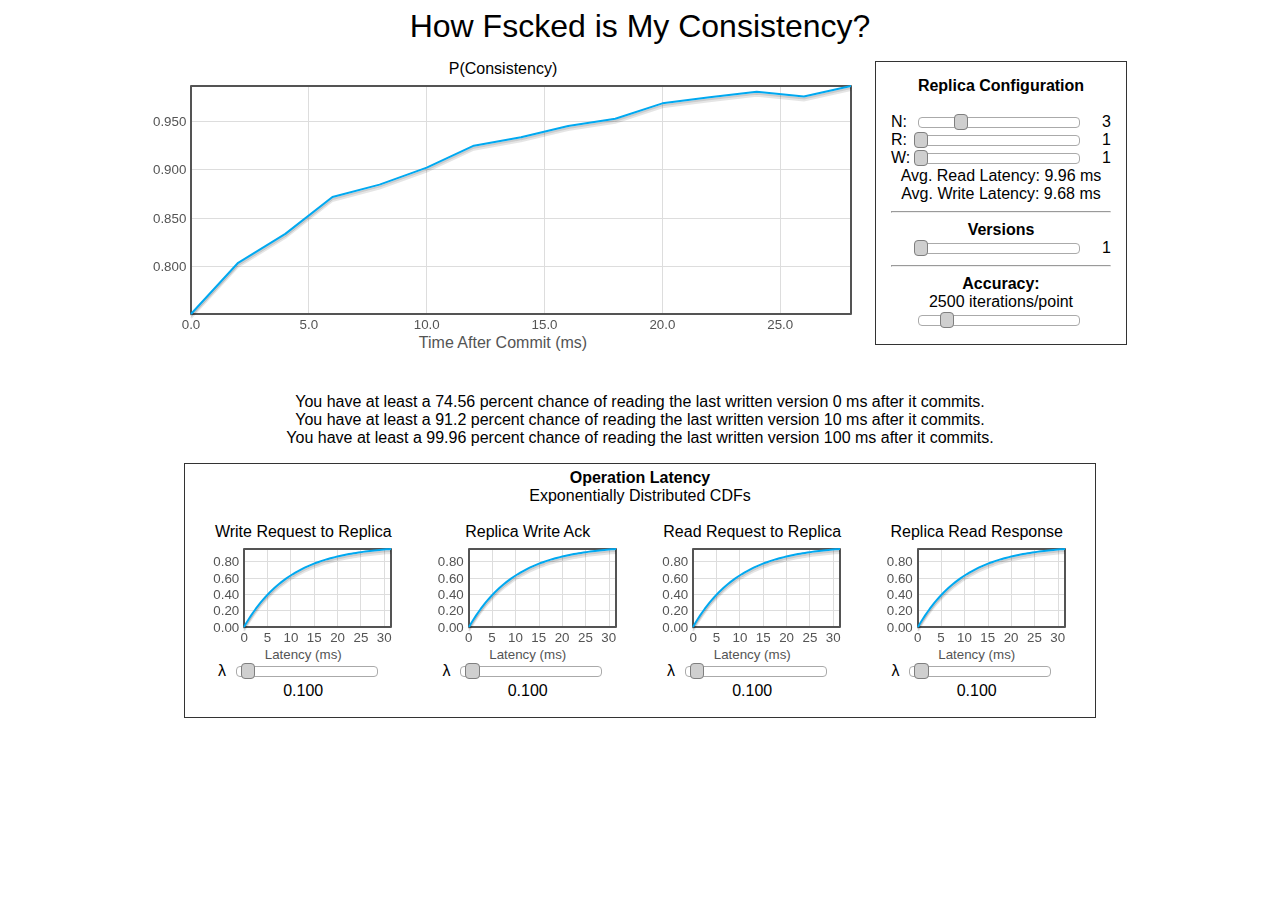
==== website/index.html @ 68ba23ea "fixing prediction bug" ====
<head>

  <script language="JavaScript" type="text/javascript" src="flotr-0.1.0alpha.js"></script>
  <script language="JavaScript" type="text/javascript" src="calculation.js"></script>
  <link href="jquery-ui.css" rel="stylesheet" type="text/css"/>
  <script language="JavaScript" type="text/javascript" src="jquery-1.6.2.min.js"></script>
  <script language="JavaScript" type="text/javascript" src="jquery-ui-1.8.16.custom.min.js"></script>
  <script language="JavaScript" type="text/javascript" src="prototype-1.6.0.2.js"></script>
 
 <script>
     jQuery.noConflict();
 </script>


<title>How Fscked is My Consistency?</title>
<link rel=StyleSheet href="consistency.css" type="text/css">

</head>

<body>

<h1>How Fscked is My Consistency?</h1>

<center>
<table cellpadding=10px align="center">
<tr>
<td>
<center>
  <span class="graph-label">P(Consistency)</span>
  <div id="tcdf" style="width:700px;height:250px;"></div>
    <span class="big-axis-label">Time After Commit (ms)</span><br/>
</center>
</td>
<td>
<div id="nrwpanel">
<b>Replica Configuration</b><br/><br/>
<span class="slidewraplt">N:</span> <div class="jqslider" id="n-jsslider"></div><span class="slidewraprt" id="Nslider">3</span><br>
<span class="slidewraplt">R:</span> <div class="jqslider" id="r-jsslider"></div><span class="slidewraprt" id="Rslider">1</span><br>
<span class="slidewraplt">W:</span> <div class="jqslider" id="w-jsslider"></div><span class="slidewraprt" id="Wslider">1</span><br>
Avg. Read Latency: <span id="rlatency"></span> ms<br>
Avg. Write Latency: <span id="wlatency"></span> ms<br>
<hr>
<b>Versions</b><br>
<span class="slidewraplt">&nbsp;</span> <div class="jqslider" id="k-jsslider"></div><span class="slidewraprt" id="kslider">1</span><br>
<hr>
<b>Accuracy:</b><br> <span class="slidewrap" id="itslider">2500</span> iterations/point</br>
<span class="slidewraplt">&nbsp;</span><span class="slidewraprt" id="noslider">&nbsp;</span> <div class="jqslider" id="it-jsslider"></div><br>

</div>
</td>
</tr>
</table>


<p><span id="sweept"></span></p>
</center>

<script type="text/javascript">

var p = [];

function makeReadSlider(N)
{
    var R = document.getElementById("Rslider").innerHTML; 
    if(R > N)
    {
        R = N;
        document.getElementById("Rslider").innerHTML = R;
    }
   
    jQuery("#r-jsslider").slider({ min: 1, max: N, value: R, change: function(event, ui) { showR(ui.value); }  });
}


function makeWriteSlider(N)
{
    var W = document.getElementById("Wslider").innerHTML;
    if(W > N)
    {
        W = N;
        document.getElementById("Wslider").innerHTML = W;
    }

    jQuery("#w-jsslider").slider({ min: 1, max: N, value: W, change: function(event, ui) { showW(ui.value); }  });
}


  var loaded = false;

    document.observe('dom:loaded', function(){

    jQuery("#n-jsslider").slider({ min: 1, max: 9, value: 3, change: function(event, ui) { showN(ui.value); }  });
    jQuery("#k-jsslider").slider({ min: 1, max: 9, value: 1, change: function(event, ui) { showK(ui.value); }  });
    jQuery("#it-jsslider").slider({ min: 100, max: 15000, value: 2500, change: function(event, ui) { showIt(ui.value); }  });
    jQuery("#wl-jsslider").slider({ min: 10, max: 1500, value: 100, change: function(event, ui) { editWLambda(ui.value); }  });
    jQuery("#al-jsslider").slider({ min: 10, max: 1500, value: 100, change: function(event, ui) { editALambda(ui.value); }  });
    jQuery("#rl-jsslider").slider({ min: 10, max: 1500, value: 100, change: function(event, ui) { editRLambda(ui.value); }  });
    jQuery("#sl-jsslider").slider({ min: 10, max: 1500, value: 100, change: function(event, ui) { editSLambda(ui.value); }  });

    makeReadSlider(3);
    makeWriteSlider(3);
    editWLambda(100);
    editRLambda(100);
    editALambda(100);
    editSLambda(100);
    updateReadLatency();
    updateWriteLatency();
    loaded = true;
    updateProbability();
		       });

function updateReadLatency()
{
    var N = document.getElementById("Nslider").innerHTML;
    var R = document.getElementById("Rslider").innerHTML;
    var Rl = document.getElementById("rlambda").innerHTML;
    var Sl = document.getElementById("slambda").innerHTML;

    document.getElementById("rlatency").innerHTML = calculate_operation_latency(N, R, Rl, Sl);
}

function updateWriteLatency()
{
    var N = document.getElementById("Nslider").innerHTML;
    var W = document.getElementById("Wslider").innerHTML;
    var Wl = document.getElementById("wlambda").innerHTML;
    var Al = document.getElementById("alambda").innerHTML;

    document.getElementById("wlatency").innerHTML = calculate_operation_latency(N, W, Wl, Al);
}

function updateProbability()
{
    if(!loaded)
        return;

    var N = parseInt(document.getElementById("Nslider").innerHTML);
    var R = parseInt(document.getElementById("Rslider").innerHTML);
    var W = parseInt(document.getElementById("Wslider").innerHTML);
    var k = parseInt(document.getElementById("kslider").innerHTML);
    var Wl = document.getElementById("wlambda").innerHTML;
    var Al = document.getElementById("alambda").innerHTML;
    var Rl = document.getElementById("rlambda").innerHTML;
    var Sl = document.getElementById("slambda").innerHTML;

    var showtimes = [0, 10, 100];
    var st = 0;
    var resultHTML=""

    for(st = 0; st < showtimes.length; st++)
    {
	if(st != 0)
            resultHTML+="<br>"

	var thisps;

        if(R+W<= N)
	{
	    thisps = roundNumber(100*Math.min(MAX_PS,calc_prob_stale(N, R, W, Wl, Al, Rl, Sl, showtimes[st], k)), 2);
	    resultHTML+="You have at least a "+thisps+" percent chance of reading";
	}
	else
	{
	    thisps = 100;
	    resultHTML+="You are guaranteed to read";
        }

        if(k==1)
            resultHTML+=" the last written version";
	else
            resultHTML+=" one of the last "+k+" written versions";

        resultHTML+= " "+showtimes[st]+" ms after";

        if(k==1)
            resultHTML+=" it commits.";
	else
            resultHTML+=" they commit.";
    }

    document.getElementById("sweept").innerHTML = resultHTML;

    var ps_at_five = calc_prob_stale(N, R, W, Wl, Al, Rl, Sl, 5, k);
    var ps_at_ten = calc_prob_stale(N, R, W, Wl, Al, Rl, Sl, 10, k);

    var maxt = 30;
    var step = 2;

    if(ps_at_five > .99)
    {
       maxt = 5;
       step = .5;
    }
    else if(ps_at_ten > .99)
    {
       maxt = 10;
       step = 1;
    }
    p = [];
    for(var ts = 0; ts < maxt; ts+=step)
    { 
        var ps = calc_prob_stale(N, R, W, Wl, Al, Rl, Sl, ts, k);
        p.push([ts, ps]);
        if(ps > .9999 && p.length>5)
            break;
    }

    var f = Flotr.draw(
      $('tcdf'), 
      [ p ],
      {mouse:{
      track: true,
      lineColor: 'blue',
      sensibility: 1, // => The smaller this value, the more precise you've to point
      trackDecimals: 3,
      trackFormatter: function(obj){ return 't = ' + roundNumber(obj.x,2) +', Pr = ' + obj.y; }
      }}
      );
}

function showR(R)
{
    document.getElementById("Rslider").innerHTML=R;
    updateProbability();
    updateReadLatency();
}

function showN(N)
{
    document.getElementById("Nslider").innerHTML=N;
    if(document.getElementById("Rslider").innerHTML > N)
      showR(N);
    if(document.getElementById("Wslider").innerHTML > N)
      showW(N);

    makeReadSlider(N);
    updateReadLatency();

    makeWriteSlider(N);
    updateWriteLatency();
    updateProbability();
}

function showW(W)
{
    document.getElementById("Wslider").innerHTML=W;
    updateProbability();
    updateWriteLatency();
}

function showK(k)
{
    document.getElementById("kslider").innerHTML=k;
    updateProbability();
}

function showIt(its)
{
    document.getElementById("itslider").innerHTML=its;
    update_max_iterations(its);
    updateProbability();
}

function showT(t)
{
   document.getElementById("tslider").innerHTML=t;
   updateProbability();
}

function editLambda(lmbda, eleid, elecontainer)
{
	document.getElementById(eleid).innerHTML=(lmbda/1000).toFixed(3);
        var d1 = [];
        //for(var i = 0; i < Math.min(20000/lmbda, 300); i += 0.5)
	for(var i = 0; i < 32; i += 0.5)
		       d1.push([i, calc_exponential_cdf(lmbda/1000, i)]);
		   
		   var f = Flotr.draw($(elecontainer), [ d1 ], {xaxis: { tickDecimals: 0 }});
        updateProbability();
}


function editWLambda(wlambda)
{
        editLambda(wlambda, "wlambda", "wcontainer");
	updateWriteLatency();
}

function editALambda(alambda)
{
        editLambda(alambda, "alambda", "acontainer");
	updateWriteLatency();
}

function editRLambda(rlambda)
{
        editLambda(rlambda, "rlambda", "rcontainer");
	updateReadLatency();
}

function editSLambda(slambda)
{
        editLambda(slambda, "slambda", "scontainer");
	updateReadLatency();
}

</script>


<center>
<div id="latencypanel">
<b>Operation Latency</b><br/>
Exponentially Distributed CDFs</br>
<table cellpadding=10px  align="center">
<tr>
<td>
  <center>
    <span class="graph-label">Write Request to Replica</span>
    <div id="wcontainer" style="width:180px;height:100px;"></div>
    <span class="axis-label">Latency (ms)</span><br/>
    <span class="lambdalabel">&#x3BB;</span> <div class="lmbda-jqslider" id="wl-jsslider"></div><span id="wlambda">.100</span><br>
  </center>
</td>

<td>
  <center>
    <span class="graph-label">Replica Write Ack</span>
    <div id="acontainer" style="width:180px;height:100px;"></div>
    <span class="axis-label">Latency (ms)</span><br/>
    <span class="lambdalabel">&#x3BB;</span> <div class="lmbda-jqslider" id="al-jsslider"></div><span id="alambda">.100</span><br>
  </center>
</td>

<td align="center">
  <center>
    <span class="graph-label">Read Request to Replica</span>
    <div id="rcontainer" style="width:180px;height:100px;"></div>
    <span class="axis-label">Latency (ms)</span><br/>
    <span class="lambdalabel">&#x3BB;</span> <div class="lmbda-jqslider" id="rl-jsslider"></div><span id="rlambda">.100</span><br>
  </center>
</td>

<td align="center">
  <center>
    <span class="graph-label">Replica Read Response</span>
    <div id="scontainer" style="width:180px;height:100px;"></div>
    <span class="axis-label">Latency (ms)</span><br/>
    <span class="lambdalabel">&#x3BB;</span> <div class="lmbda-jqslider" id="sl-jsslider"></div><span id="slambda">.100</span><br>
  </center>
</td>
</tr>
</table>
</div>
</center>

</body>
---- website/consistency.css ----
html {
font-family:'Helvetica Neue Light', HelveticaNeue-Light, 'Helvetica Neue', Helvetica, Arial, sans-serif;
height: 100%;
}

h1 {
text-align: center;
font-weight:normal;
}

.moreinfo {
display: none;
}

#main {
margin-bottom:20px;
}

.morelink {
float:right;
}

h4 {
font-size: 11pt;
}

input {
width:150px
}

#info a:link {color: #444; text-decoration: none; font-size: 11pt; }
#info a:active {color: #666; text-decoration: none; }
#info a:visited {color: #444; text-decoration: none; }
#info a:hover {color: #666; text-decoration: none; }

#header {
background-color: #ff3333;
color: #ffffff;

}


#nrwpanel
{
	width:220px;
	margin:20px auto;
	text-align:center;
	padding:15px;
	border:1px solid #333;
}

h1 {
margin-bottom:-.5em;
}

#latencypanel
{
        padding:5px;
	width:900px;
	margin-top:1em;
	margin:5px auto;
	text-align:center;
	border:1px solid #333;
	margin-bottom:1em;
}

h3 {
text-align: center;
font-weight: normal;
}

span.axis-label{
font-size:smaller;
color:#545454;
}

span.big-axis-label{
color:#545454;
}

span.graph-label{
text-align: center;
float:center;
line-height:30px;
}


li { 
margin-top: 1.5em; 
font-size: 1em;
}

.jqslider{
float:left;
width: 160px;
}

.lmbda-jqslider{
float:left;
width: 140px;
margin-bottom:.25em;
}

.slidewraplt{
float:left;
margin-right:.8em;
width: 12px;
}

.lambdalabel{
float:left;
margin-left:1em;
margin-right:.5em;
}

.slidewraprt{
float:right;
margin-left:.75em;
}

.filler{
float:center;
}

span.filler{
display: inline;
width:10px;
}
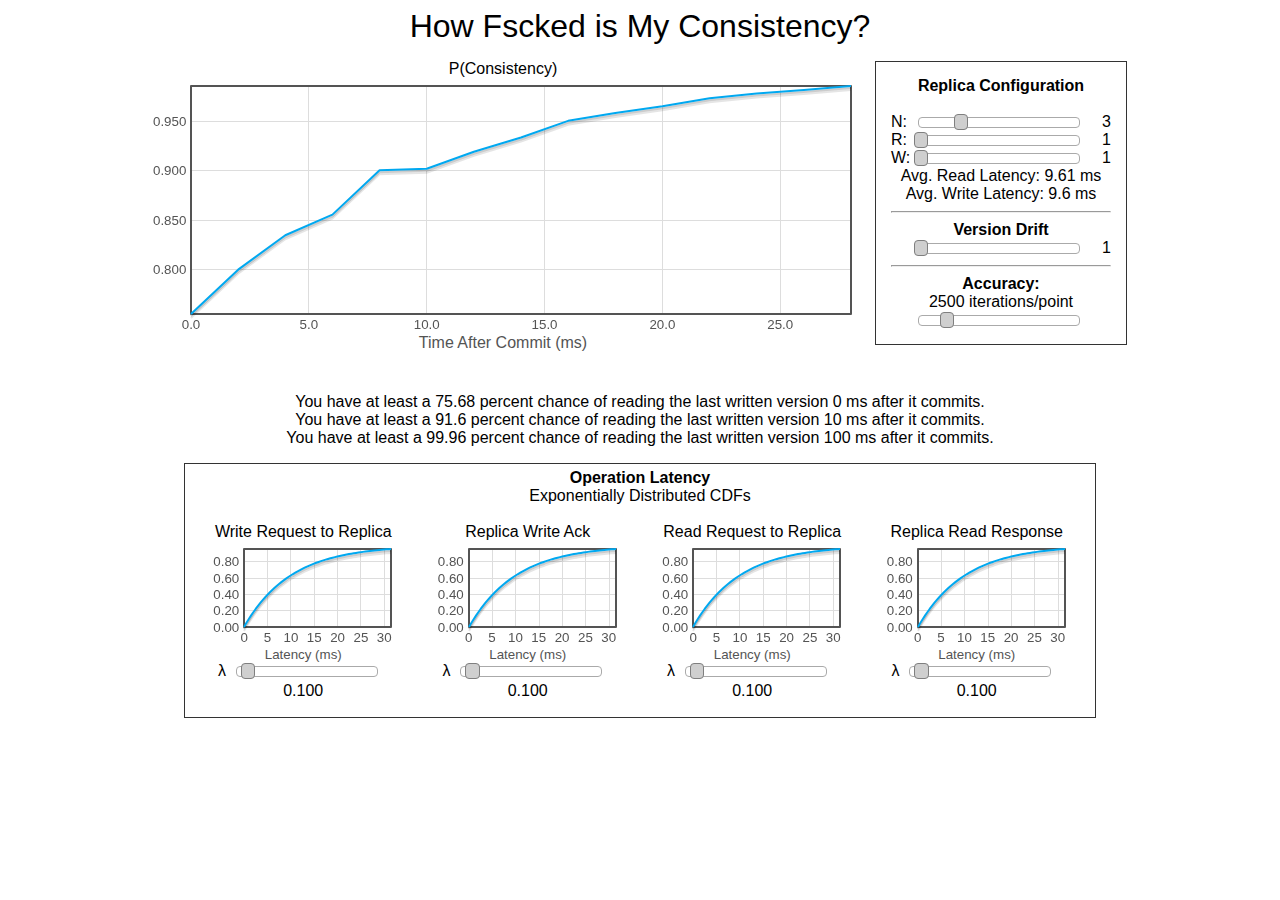
==== commit b4250d51: "versions->version drift" ====
--- a/website/index.html
+++ b/website/index.html
@@ -40,7 +40,7 @@
 Avg. Read Latency: <span id="rlatency"></span> ms<br>
 Avg. Write Latency: <span id="wlatency"></span> ms<br>
 <hr>
-<b>Versions</b><br>
+<b>Version Drift</b><br>
 <span class="slidewraplt">&nbsp;</span> <div class="jqslider" id="k-jsslider"></div><span class="slidewraprt" id="kslider">1</span><br>
 <hr>
 <b>Accuracy:</b><br> <span class="slidewrap" id="itslider">2500</span> iterations/point</br>
